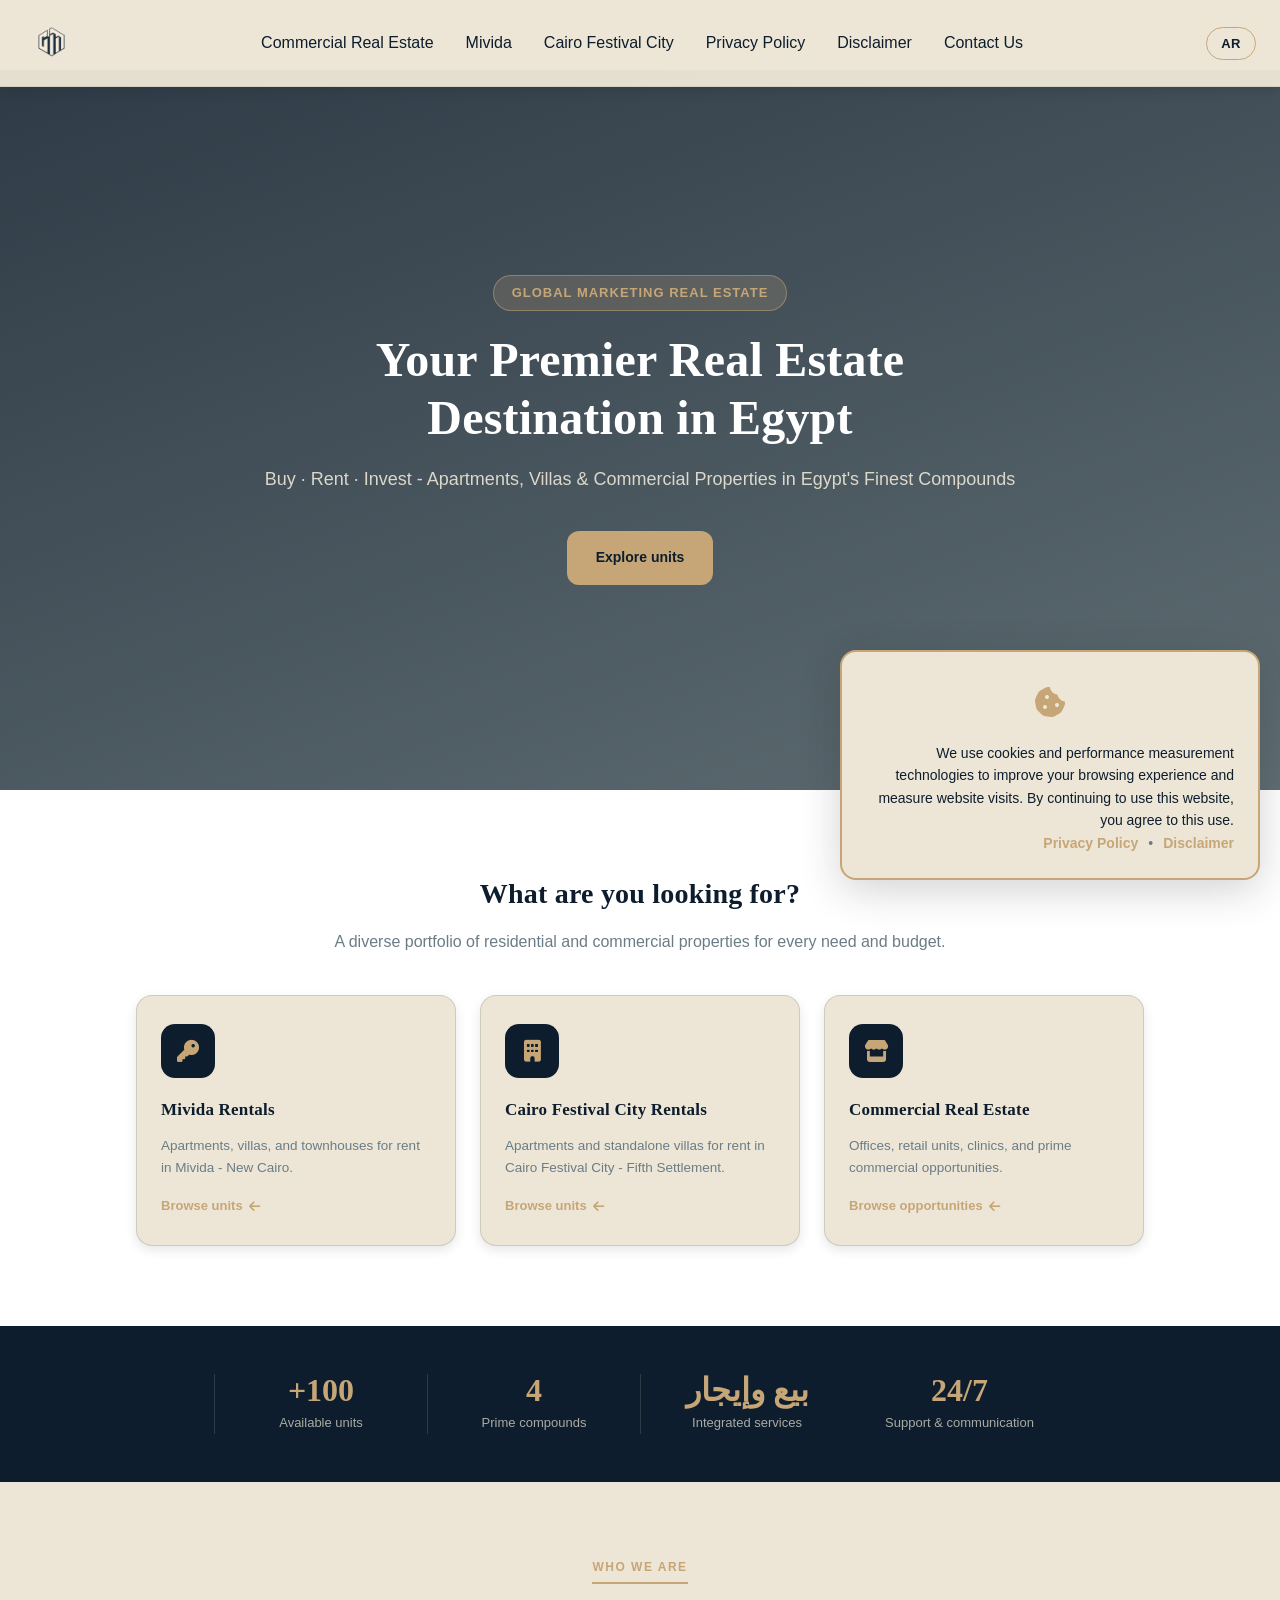
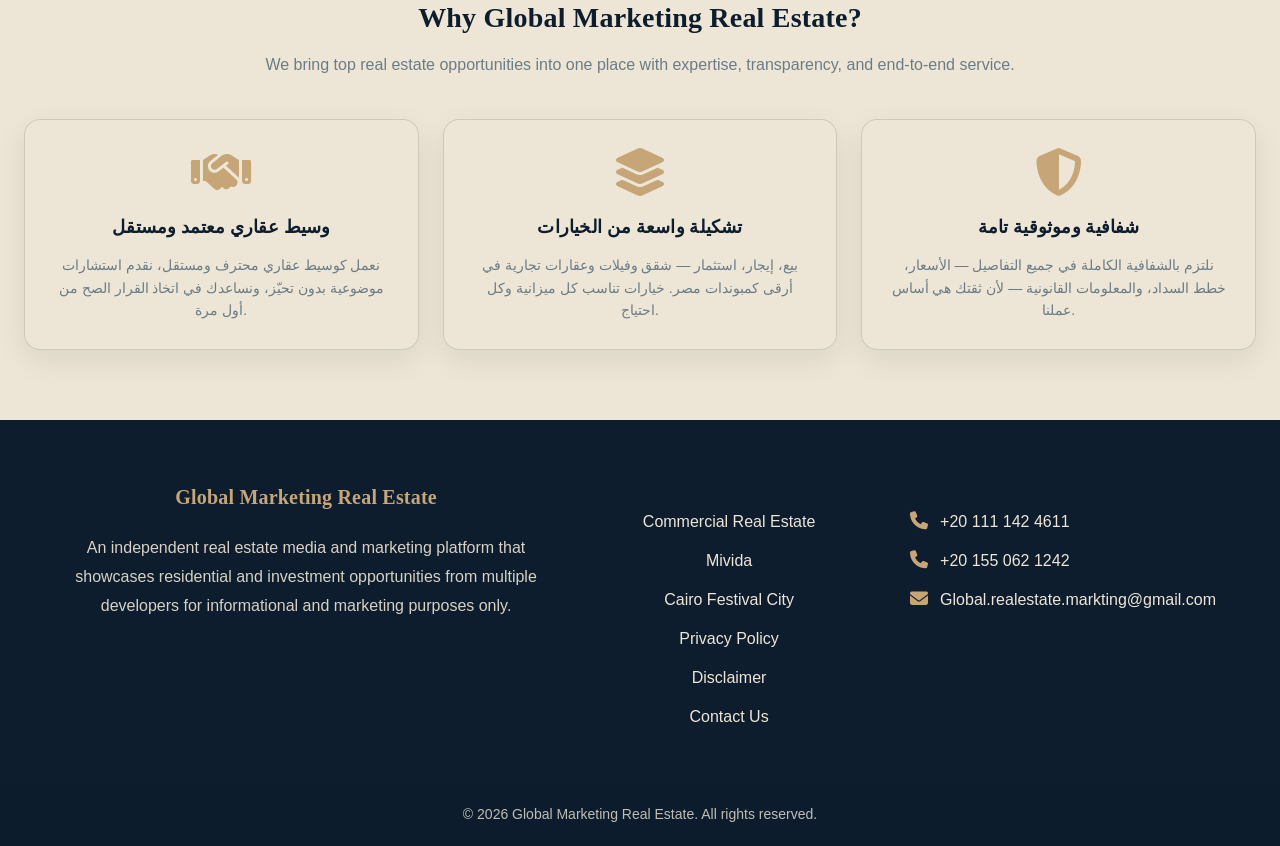
==== index.html @ 7d70d2a8 "Initial commit" ====
<!DOCTYPE html>
<html lang="en" dir="ltr">
<head>
    <meta charset="UTF-8">
    <meta name="viewport" content="width=device-width, initial-scale=1.0">
    <title>Global Marketing Real Estate — وجهتك العقارية الأولى</title>
    <link rel="stylesheet" href="css/style.css">
    <link rel="preconnect" href="https://fonts.googleapis.com">
    <link rel="preconnect" href="https://fonts.gstatic.com" crossorigin>
    <link href="https://fonts.googleapis.com/css2?family=Cairo:wght@400;600;700&family=Poppins:wght@400;600;700&display=swap" rel="stylesheet">
    <link rel="stylesheet" href="https://cdnjs.cloudflare.com/ajax/libs/font-awesome/6.5.1/css/all.min.css" crossorigin="anonymous" referrerpolicy="no-referrer" />
    <!-- Google Tag Manager -->
    <script>(function(w,d,s,l,i){w[l]=w[l]||[];w[l].push({'gtm.start':
    new Date().getTime(),event:'gtm.js'});var f=d.getElementsByTagName(s)[0],
    j=d.createElement(s),dl=l!='dataLayer'?'&l='+l:'';j.async=true;j.src=
    'https://www.googletagmanager.com/gtm.js?id='+i+dl;f.parentNode.insertBefore(j,f);
    })(window,document,'script','dataLayer','GTM-5QJ8NHSC');</script>
    <!-- End Google Tag Manager -->
</head>
<body>
    <!-- Google Tag Manager (noscript) -->
    <noscript><iframe src="https://www.googletagmanager.com/ns.html?id=GTM-5QJ8NHSC"
    height="0" width="0" style="display:none;visibility:hidden"></iframe></noscript>
    <!-- End Google Tag Manager (noscript) -->
    <!-- Header/Navigation -->
    <header>
        <nav class="navbar">
            <a href="index.html" class="navbar-logo"><img src="assets/Global-Marketing-solutions.png" alt="Global Marketing Real Estate"></a>
            
            <ul class="navbar-menu">
                <li><a href="commercial-real-estate.html" data-i18n="navCommercial">عقارات تجارية</a></li>
                <li><a href="mivida.html" data-i18n="navMivida">مفيدا</a></li>
                <li><a href="cairo-festival-city.html" data-i18n="navCfc">كايرو فيستال سيتى</a></li>
                <li><a href="privacy.html" data-i18n="navPrivacy">سياسة الخصوصية</a></li>
                <li><a href="disclaimer.html" data-i18n="navDisclaimer">إخلاء المسؤولية</a></li>
                <li><a href="contact.html" data-i18n="navContact">اتصل بنا</a></li>
            </ul>

            <button type="button" class="navbar-lang-toggle" data-lang-toggle aria-label="Switch language">AR</button>

            <div class="hamburger">
                <span></span>
                <span></span>
                <span></span>
            </div>
        </nav>
    </header>

    <div class="menu-overlay"></div>

    <!-- Main Content -->
    <main>

        <!-- ══════════════ HERO ══════════════ -->
        <section class="hero">
            <div class="hero-overlay"></div>
            <div class="hero-content">
                <p class="hero-eyebrow">Global Marketing Real Estate</p>
                <h1 class="hero-title" data-i18n="heroTitle">Your Premier Real Estate Destination in Egypt</h1>
                <p class="hero-description" data-i18n="heroDescription">
                    Buy &middot; Rent &middot; Invest &mdash; Apartments, Villas &amp; Commercial Properties in Egypt's Finest Compounds
                </p>
                <div class="hero-actions">
                    <a href="#categories" class="btn-primary" data-i18n="heroCta"> Explore the units</a>
                </div>
            </div>
        </section>

        <!-- ══════════════ CATEGORIES ══════════════ -->
        <section class="categories-section" id="categories">
            <div class="section-header">
                <h2 data-i18n="categoriesTitle">ما الذي تبحث عنه؟</h2>
                <p data-i18n="categoriesSubtitle">تشكيلة متنوعة من العقارات السكنية والتجارية تناسب جميع الاحتياجات والميزانيات</p>
            </div>
            <div class="categories-grid">

                <a href="mivida.html" class="category-card">
                    <div class="category-icon-wrap">
                        <i class="fa-solid fa-key"></i>
                    </div>
                    <div class="category-body">
                        <h3 data-i18n="catMividaTitle">وحدات مفيدا للإيجار</h3>
                        <p data-i18n="catMividaDesc">شقق وفيلات وتاون هاوس للإيجار في كمبوند مفيدا — القاهرة الجديدة</p>
                        <span class="category-cta"><span data-i18n="categoryCtaUnits">استعرض الوحدات</span> <i class="fa-solid fa-arrow-left"></i></span>
                    </div>
                </a>

                <a href="cairo-festival-city.html" class="category-card">
                    <div class="category-icon-wrap">
                        <i class="fa-solid fa-building"></i>
                    </div>
                    <div class="category-body">
                        <h3 data-i18n="catCfcTitle">كايرو فيستال سيتى للإيجار</h3>
                        <p data-i18n="catCfcDesc">شقق وفيلات مستقلة للإيجار في كمبوند كايرو فيستال سيتى — التجمع الخامس</p>
                        <span class="category-cta"><span data-i18n="categoryCtaUnits">استعرض الوحدات</span> <i class="fa-solid fa-arrow-left"></i></span>
                    </div>
                </a>

                <a href="commercial-real-estate.html" class="category-card">
                    <div class="category-icon-wrap">
                        <i class="fa-solid fa-store"></i>
                    </div>
                    <div class="category-body">
                        <h3 data-i18n="catCommercialTitle">العقارات التجارية</h3>
                        <p data-i18n="catCommercialDesc">مكاتب ومحلات وعيادات ووحدات تجارية في أبرز المشاريع التجارية</p>
                        <span class="category-cta"><span data-i18n="categoryCtaOpportunities">استعرض الفرص</span> <i class="fa-solid fa-arrow-left"></i></span>
                    </div>
                </a>

            </div>
        </section>

        <!-- ══════════════ STATS STRIP ══════════════ -->
        <section class="stats-strip">
            <div class="stats-grid">
                <div class="stat-item">
                    <span class="stat-number">+100</span>
                    <span class="stat-label" data-i18n="statUnits">وحدة متاحة</span>
                </div>
                <div class="stat-item">
                    <span class="stat-number">4</span>
                    <span class="stat-label" data-i18n="statCompounds">كمبوندات مميزة</span>
                </div>
                <div class="stat-item">
                    <span class="stat-number">بيع وإيجار</span>
                    <span class="stat-label" data-i18n="statService">خدمات متكاملة</span>
                </div>
                <div class="stat-item">
                    <span class="stat-number">24/7</span>
                    <span class="stat-label" data-i18n="statSupport">دعم وتواصل</span>
                </div>
            </div>
        </section>

        <!-- projects section removed -->
        <div hidden>
                <article class="project-card">
                    <img class="project-image" src="assets/project-1.jpg" alt="مشروع PX Compound">
                    <span class="project-location"><i class="fa-solid fa-location-dot"></i> October</span>
                    <h3>PX Compound</h3>
                    <p class="project-detail" dir="auto"><strong>المقدم:</strong> <span dir="ltr">5%</span></p>
                    <p class="project-detail" dir="auto"><strong>الأقساط:</strong> حتى 10 سنوات</p>
                    <p class="project-detail" dir="auto"><strong>الوحدات:</strong> شقق و تاون هاوس</p>
                    <p class="project-detail" dir="auto"><strong>الأسعار:</strong> من 12,675,000 جنيه</p>
                    <div class="project-actions">
                        <a class="btn-primary btn-whatsapp" href="https://wa.me/201006140168?text=I'm%20interested%20in%20PX%20Compound%20Prices" target="_blank" rel="noopener">
                            تفاصيل أكثر <i class="fa-brands fa-whatsapp"></i>
                        </a>
                        <button type="button" class="btn-outline project-inquiry-btn" data-project="PX Compound">الأسعار وخطط السداد</button>
                    </div>
                </article>

                <article class="project-card">
                    <img class="project-image" src="assets/project-2.jpg" alt="مشروع Crown Extension">
                    <span class="project-location"><i class="fa-solid fa-location-dot"></i> October</span>
                    <h3>Crown Extension</h3>
                    <p class="project-detail" dir="auto"><strong>المقدم:</strong> <span dir="ltr">5%</span></p>
                    <p class="project-detail" dir="auto"><strong>الأقساط:</strong> حتى 8 سنوات</p>
                    <p class="project-detail" dir="auto"><strong>الوحدات:</strong> فاميلي هوم و توين هاوس</p>
                    <p class="project-detail" dir="auto"><strong>الأسعار:</strong> من 28,000,000 جنيه</p>
                    <div class="project-actions">
                        <a class="btn-primary btn-whatsapp" href="https://wa.me/201006140168?text=I'm%20interested%20in%20Crown%20Extension%20Prices" target="_blank" rel="noopener">
                            تفاصيل أكثر <i class="fa-brands fa-whatsapp"></i>
                        </a>
                        <button type="button" class="btn-outline project-inquiry-btn" data-project="Crown Extension">الأسعار وخطط السداد</button>
                    </div>
                </article>

                <article class="project-card">
                    <img class="project-image" src="assets/project-3.jpg" alt="مشروع Palm Parks">
                    <span class="project-location"><i class="fa-solid fa-location-dot"></i> October</span>
                    <h3>Palm Parks</h3>
                    <p class="project-detail" dir="auto"><strong>المقدم:</strong> <span dir="ltr">5%</span></p>
                    <p class="project-detail" dir="auto"><strong>الأقساط:</strong> حتى 8 سنوات</p>
                    <p class="project-detail" dir="auto"><strong>الوحدات:</strong> شقق غرفتين وثلاث غرف</p>
                    <p class="project-detail" dir="auto"><strong>الأسعار:</strong> من 16,262,000 جنيه</p>
                    <div class="project-actions">
                        <a class="btn-primary btn-whatsapp" href="https://wa.me/201006140168?text=I'm%20interested%20in%20Palm%20Parks%20Prices" target="_blank" rel="noopener">
                            تفاصيل أكثر <i class="fa-brands fa-whatsapp"></i>
                        </a>
                        <button type="button" class="btn-outline project-inquiry-btn" data-project="Palm Parks">الأسعار وخطط السداد</button>
                    </div>
                </article>

                <article class="project-card">
                    <img class="project-image" src="assets/project-4.jpg" alt="مشروع Jirian">
                    <span class="project-location"><i class="fa-solid fa-location-dot"></i> New Zayed</span>
                    <h3>Jirian</h3>
                    <p class="project-detail" dir="auto"><strong>المقدم:</strong> <span dir="ltr">5%</span></p>
                    <p class="project-detail" dir="auto"><strong>الأقساط:</strong> حتى 8 سنوات</p>
                    <p class="project-detail" dir="auto"><strong>الوحدات:</strong> شقق و فيلات مستقلة</p>
                    <p class="project-detail" dir="auto"><strong>الأسعار:</strong> من 7,440,000 جنيه</p>
                    <div class="project-actions">
                        <a class="btn-primary btn-whatsapp" href="https://wa.me/201006140168?text=I'm%20interested%20in%20Jirian%20Prices" target="_blank" rel="noopener">
                            تفاصيل أكثر <i class="fa-brands fa-whatsapp"></i>
                        </a>
                        <button type="button" class="btn-outline project-inquiry-btn" data-project="Jirian">الأسعار وخطط السداد</button>
                    </div>
                </article>

                <article class="project-card">
                    <img class="project-image" src="assets/project-5.jpg" alt="مشروع Hacienda Blue">
                    <span class="project-location"><i class="fa-solid fa-location-dot"></i> North Coast</span>
                    <h3>Hacienda Blue</h3>
                    <p class="project-detail" dir="auto"><strong>المقدم:</strong> <span dir="ltr">2.5%</span></p>
                    <p class="project-detail" dir="auto"><strong>الأقساط:</strong> حتى 12 سنة</p>
                    <p class="project-detail" dir="auto"><strong>الوحدات:</strong> شاليه، تاون هاوس و فيلات مستقلة</p>
                    <p class="project-detail" dir="auto"><strong>الأسعار:</strong> من 22,440,000 جنيه</p>
                    <div class="project-actions">
                        <a class="btn-primary btn-whatsapp" href="https://wa.me/201006140168?text=I'm%20interested%20in%20Hacienda%20Blue%20Prices" target="_blank" rel="noopener">
                            تفاصيل أكثر <i class="fa-brands fa-whatsapp"></i>
                        </a>
                        <button type="button" class="btn-outline project-inquiry-btn" data-project="Hacienda Blue">الأسعار وخطط السداد</button>
                    </div>
                </article>

                <article class="project-card">
                    <img class="project-image" src="assets/project-6.jpg" alt="مشروع Hacienda Waters">
                    <span class="project-location"><i class="fa-solid fa-location-dot"></i> North Coast</span>
                    <h3>Hacienda Waters</h3>
                    <p class="project-detail" dir="auto"><strong>المقدم:</strong> <span dir="ltr">2.5%</span></p>
                    <p class="project-detail" dir="auto"><strong>الأقساط:</strong> حتى 12 سنة</p>
                    <p class="project-detail" dir="auto"><strong>الوحدات:</strong> شقق و فيلات مستقلة</p>
                    <p class="project-detail" dir="auto"><strong>الأسعار:</strong> من 12,867,000 جنيه</p>
                    <div class="project-actions">
                        <a class="btn-primary btn-whatsapp" href="https://wa.me/201006140168?text=I'm%20interested%20in%20Hacienda%20Waters%20Prices" target="_blank" rel="noopener">
                            تفاصيل أكثر <i class="fa-brands fa-whatsapp"></i>
                        </a>
                        <button type="button" class="btn-outline project-inquiry-btn" data-project="Hacienda Waters">الأسعار وخطط السداد</button>
                    </div>
                </article>

                <article class="project-card">
                    <img class="project-image" src="assets/project-7.jpg" alt="مشروع Hacienda West">
                    <span class="project-location"><i class="fa-solid fa-location-dot"></i> North Coast</span>
                    <h3>Hacienda West</h3>
                    <p class="project-detail" dir="auto"><strong>المقدم:</strong> <span dir="ltr">10%</span></p>
                    <p class="project-detail" dir="auto"><strong>الأقساط:</strong> حتى 7 سنوات</p>
                    <p class="project-detail" dir="auto"><strong>الوحدات:</strong> شقق 2 غرفة</p>
                    <p class="project-detail" dir="auto"><strong>الأسعار:</strong> من 23,253,000 جنيه</p>
                    <div class="project-actions">
                        <a class="btn-primary btn-whatsapp" href="https://wa.me/201006140168?text=I'm%20interested%20in%20Hacienda%20West%20Prices" target="_blank" rel="noopener">
                            تفاصيل أكثر <i class="fa-brands fa-whatsapp"></i>
                        </a>
                        <button type="button" class="btn-outline project-inquiry-btn" data-project="Hacienda West">الأسعار وخطط السداد</button>
                    </div>
                </article>

                <article class="project-card">
                    <img class="project-image" src="assets/project-8.jpg" alt="مشروع Palm Hills New Cairo">
                    <span class="project-location"><i class="fa-solid fa-location-dot"></i> New Cairo</span>
                    <h3>Palm Hills New Cairo</h3>
                    <p class="project-detail" dir="auto"><strong>المقدم:</strong> <span dir="ltr">3%</span></p>
                    <p class="project-detail" dir="auto"><strong>الأقساط:</strong> حتى 10 سنوات</p>
                    <p class="project-detail" dir="auto"><strong>الوحدات:</strong> شقق و فيلات مستقلة</p>
                    <p class="project-detail" dir="auto"><strong>الأسعار:</strong> من 9,386,000 جنيه</p>
                    <div class="project-actions">
                        <a class="btn-primary btn-whatsapp" href="https://wa.me/201006140168?text=I'm%20interested%20in%20Palm%20Hills%20New%20Cairo%20Prices" target="_blank" rel="noopener">
                            تفاصيل أكثر <i class="fa-brands fa-whatsapp"></i>
                        </a>
                        <button type="button" class="btn-outline project-inquiry-btn" data-project="Palm Hills New Cairo">الأسعار وخطط السداد</button>
                    </div>
                </article>

                <article class="project-card">
                    <img class="project-image" src="assets/project-9.jpg" alt="مشروع 97 Hills">
                    <span class="project-location"><i class="fa-solid fa-location-dot"></i> New Cairo</span>
                    <h3>97 Hills</h3>
                    <p class="project-detail" dir="auto"><strong>المقدم:</strong> <span dir="ltr">2.8%</span></p>
                    <p class="project-detail" dir="auto"><strong>الأقساط:</strong> حتى 10 سنوات</p>
                    <p class="project-detail" dir="auto"><strong>الوحدات:</strong> فاميلي هوم و فيلات مستقلة</p>
                    <p class="project-detail" dir="auto"><strong>الأسعار:</strong> من 16,262,000 جنيه</p>
                    <div class="project-actions">
                        <a class="btn-primary btn-whatsapp" href="https://wa.me/201006140168?text=I'm%20interested%20in%2097%20Hills%20Prices" target="_blank" rel="noopener">
                            تفاصيل أكثر <i class="fa-brands fa-whatsapp"></i>
                        </a>
                        <button type="button" class="btn-outline project-inquiry-btn" data-project="97 Hills">الأسعار وخطط السداد</button>
                    </div>
                </article>
            </div>
        </div>

        <section class="why-developer" id="why">
            <div class="section-header">
                <span class="section-eyebrow" data-i18n="whyEyebrow">من نحن</span>
                <h2 data-i18n="whyTitle">لماذا Global Marketing Real Estate؟</h2>
                <p data-i18n="whySubtitle">نجمع لك أفضل الفرص العقارية في مكان واحد، بخبرة وشفافية وخدمة متكاملة</p>
            </div>
            <div class="why-grid">
                <div class="why-item">
                    <i class="fa-solid fa-handshake why-icon"></i>
                    <h3>وسيط عقاري معتمد ومستقل</h3>
                    <p>نعمل كوسيط عقاري محترف ومستقل، نقدم استشارات موضوعية بدون تحيّز، ونساعدك في اتخاذ القرار الصح من أول مرة.</p>
                </div>
                <div class="why-item">
                    <i class="fa-solid fa-layer-group why-icon"></i>
                    <h3>تشكيلة واسعة من الخيارات</h3>
                    <p>بيع، إيجار، استثمار — شقق وفيلات وعقارات تجارية في أرقى كمبوندات مصر. خيارات تناسب كل ميزانية وكل احتياج.</p>
                </div>
                <div class="why-item">
                    <i class="fa-solid fa-shield-halved why-icon"></i>
                    <h3>شفافية وموثوقية تامة</h3>
                    <p>نلتزم بالشفافية الكاملة في جميع التفاصيل — الأسعار، خطط السداد، والمعلومات القانونية — لأن ثقتك هي أساس عملنا.</p>
                </div>
            </div>
        </section>

    </main>

    <!-- Footer -->
    <footer>
        <div class="footer-container">
            <div class="footer-about">
                <h3>Global Marketing Real Estate</h3>
                <p data-i18n="footerAbout">هي منصة إعلامية وتسويقية مملوكة وتُدار بواسطة وسيط عقاري مستقل، وتهدف إلى عرض وتسويق الفرص السكنية والاستثمارية المتاحة من مطورين عقاريين مختلفين، وذلك لأغراض تعريفية وتسويقية فقط. نلتزم بالشفافية الكاملة، وبسياسات إعلانات جوجل، كما نلتزم بحماية خصوصية بيانات المستخدمين وعدم مشاركتها مع أي طرف ثالث دون موافقة صريحة.</p>
            </div>

            <div class="footer-links">
                <h4 data-i18n="footerQuickLinks">روابط سريعة</h4>
                <ul>
                    <li><a href="commercial-real-estate.html" data-i18n="navCommercial">عقارات تجارية</a></li>
                    <li><a href="mivida.html" data-i18n="navMivida">مفيدا</a></li>
                    <li><a href="cairo-festival-city.html" data-i18n="navCfc">كايرو فيستال سيتى</a></li>
                    <li><a href="privacy.html" data-i18n="navPrivacy">سياسة الخصوصية</a></li>
                    <li><a href="disclaimer.html" data-i18n="navDisclaimer">إخلاء المسؤولية</a></li>
                    <li><a href="contact.html" data-i18n="navContact">تواصل معنا</a></li>
                </ul>
            </div>

            <div class="footer-contact">
                <h4 data-i18n="footerContact">بيانات التواصل</h4>
                <ul>
                    <li>
                        <i class="fa-solid fa-phone"></i>
                        <a href="tel:+201111424611">+20 111 142 4611</a>
                    </li>
                    <li>
                        <i class="fa-solid fa-phone"></i>
                        <a href="tel:+201550621242">+20 155 062 1242</a>
                    </li>
                    <li>
                        <i class="fa-solid fa-envelope"></i>
                        <a href="mailto:Global.realestate.markting@gmail.com">Global.realestate.markting@gmail.com</a>
                    </li>
                </ul>
            </div>
        </div>

        <div class="footer-bottom">
            <p data-i18n="footerRights">&copy; 2026 Global Marketing Real Estate. جميع الحقوق محفوظة.</p>
        </div>
    </footer>

    <!-- Cookie Notice Banner -->
    <div class="cookie-banner" id="cookieBanner">
        <div class="cookie-content">
            <div class="cookie-icon">
                <i class="fa-solid fa-cookie-bite"></i>
            </div>
            <div class="cookie-text">
                <p data-i18n="cookieText">نستخدم ملفات تعريف الارتباط (Cookies) وتقنيات قياس الأداء لتحسين تجربة التصفح وقياس زيارات الموقع. استمرارك في استخدام الموقع يُعد موافقة على ذلك.</p>
                <p class="cookie-links">
                    <a href="privacy.html" data-i18n="cookiePrivacy">سياسة الخصوصية</a>
                    <span>•</span>
                    <a href="disclaimer.html" data-i18n="cookieDisclaimer">إخلاء المسؤولية</a>
                </p>
            </div>
        </div>
    </div>

    <script src="js/script.js"></script>
</body>
</html>
---- css/style.css ----
/* ===============================
   GLOBAL MARKETING REAL ESTATE — BRAND IDENTITY
   Colors + Typography
   =============================== */

:root{
    /* ===== Brand Colors ===== */
    --color-primary: #0D1D2D;
    --color-secondary: #283E4C;
    --color-accent: #C6A677;
    --color-light: #EDE6D6;

    /* ===== Text Colors ===== */
    --text-primary: #0D1D2D;
    --text-on-dark: #EDE6D6;
    --text-muted: #6B7C86;

    /* ===== Backgrounds ===== */
    --bg-primary: #0D1D2D;
    --bg-secondary: #283E4C;
    --bg-light: #EDE6D6;
    --bg-white: #ffffff;

    /* ===== Buttons ===== */
    --btn-primary-bg: #C6A677;
    --btn-primary-text: #0D1D2D;
    --btn-primary-hover: #b89563;

    --btn-secondary-bg: transparent;
    --btn-secondary-border: #C6A677;
    --btn-secondary-text: #C6A677;
    --btn-secondary-hover-bg: #C6A677;
    --btn-secondary-hover-text: #0D1D2D;

    /* ===== Borders ===== */
    --border-light: #EDE6D6;
    --border-dark: #0D1D2D;

    /* ===== Shadows ===== */
    --shadow-soft: 0 4px 12px rgba(0, 0, 0, 0.1);
    --shadow-medium: 0 6px 20px rgba(0, 0, 0, 0.15);

    /* ===== Radius ===== */
    --radius-sm: 6px;
    --radius-md: 10px;
    --radius-lg: 16px;

    /* ===== Transitions ===== */
    --transition-fast: 0.2s ease-in-out;
    --transition-normal: 0.3s ease-in-out;

    /* Legacy aliases used across the current stylesheet */
    --tp-offwhite: var(--text-on-dark);
    --tp-orange: var(--color-accent);
    --tp-charcoal: var(--color-primary);
    --tp-warmgray: var(--color-light);
    --tp-text: var(--text-primary);
    --tp-bg: var(--bg-light);
    --tp-muted: var(--text-muted);
    --tp-border: rgba(13,29,45,.14);

    /* Typography */
    --tp-font-heading: "ANTONIA", "Georgia", "Times New Roman", serif;
    --tp-font-body: "ACID GROTESK", "Inter", "Arial", sans-serif;
}

/* ========================================
   GLOBAL MARKETING REAL ESTATE - Main Stylesheet
   ======================================== */

/* Global Styles */
* {
    margin: 0;
    padding: 0;
    box-sizing: border-box;
}

html, body {
    background: var(--bg-light);
    color: var(--tp-text);
    font-family: var(--tp-font-body);
    line-height: 1.7;
}

.container {
    max-width: 1200px;
    margin: 0 auto;
    padding: 0 24px;
}

/* Headings */
h1, h2, h3, h4, h5, h6,
.section-title, .hero-title{
  font-family: var(--tp-font-heading);
  color: var(--tp-text);
  letter-spacing: .2px;
}

/* Links */
a{
  color: var(--tp-text);
  text-decoration: none;
}
a:hover{
  color: var(--tp-orange);
}

/* ========================================
   HEADER & NAVIGATION STYLES
   ======================================== */

header {
    position: fixed;
    top: 0;
    left: 0;
    right: 0;
    background-color: rgba(237, 230, 214, 0.96);
    box-shadow: var(--shadow-soft);
    border-bottom: 1px solid rgba(13,29,45,.08);
    z-index: 1000;
    transition: transform var(--transition-normal);
}

header.hide {
    transform: translateY(-100%);
}

.navbar {
    display: flex;
    justify-content: space-between;
    align-items: center;
    padding: 16px 24px;
    max-width: 1400px;
    margin: 0 auto;
    width: 100%;
}

.navbar-logo {
    font-size: 24px;
    font-weight: 700;
    color: var(--tp-text);
    text-decoration: none;
    display: flex;
    align-items: center;
    gap: 8px;
    font-family: var(--tp-font-heading);
}

.navbar-logo img {
    height: 54px;
    width: auto;
    display: block;
}

.navbar-logo:hover {
    color: var(--tp-orange);
    transition: color 0.3s ease;
}

.navbar-menu {
    display: flex;
    list-style: none;
    gap: 32px;
    align-items: center;
}

.navbar-menu a {
    color: var(--tp-text);
    text-decoration: none;
    font-weight: 500;
    transition: color 0.3s ease;
    position: relative;
    font-family: var(--tp-font-body);
}

.navbar-menu a:hover {
    color: var(--tp-orange);
}

.navbar-menu a::after {
    content: '';
    position: absolute;
    bottom: -5px;
    left: 0;
    width: 0;
    height: 2px;
    background-color: var(--tp-orange);
    transition: width 0.3s ease;
}

.navbar-menu a:hover::after {
    width: 100%;
}

.navbar-lang-toggle {
    border: 1px solid var(--tp-orange);
    background: transparent;
    color: var(--tp-text);
    border-radius: 999px;
    padding: 8px 14px;
    font-family: var(--tp-font-body);
    font-size: 13px;
    font-weight: 700;
    letter-spacing: 0.04em;
    cursor: pointer;
    transition: all var(--transition-fast);
}

.navbar-lang-toggle:hover {
    background: var(--tp-orange);
    color: var(--tp-charcoal);
}

/* Hamburger Menu Toggle */
.hamburger {
    display: none;
    flex-direction: column;
    cursor: pointer;
    gap: 6px;
}

.hamburger span {
    width: 25px;
    height: 3px;
    background-color: var(--tp-text);
    border-radius: 3px;
    transition: all 0.3s ease;
}

.hamburger.active span:nth-child(1) {
    transform: rotate(45deg) translate(10px, 10px);
}

.hamburger.active span:nth-child(2) {
    opacity: 0;
}

.hamburger.active span:nth-child(3) {
    transform: rotate(-45deg) translate(7px, -7px);
}

/* Mobile Menu Overlay */
.menu-overlay {
    display: none;
    position: fixed;
    top: 0;
    left: 0;
    right: 0;
    bottom: 0;
    background-color: rgba(0, 0, 0, 0.5);
    z-index: 999;
}

.menu-overlay.active {
    display: block;
}

/* Main Content Styles */
main {
    margin-top: 70px;
    /* Main content styles will be added here */
}

section {
    padding: 70px 0;
}

.section-header {
    text-align: center;
    margin-bottom: 40px;
}

.section-header h2 {
    font-size: 28px;
    color: var(--tp-text);
    margin-bottom: 10px;
    font-family: var(--tp-font-heading);
}

.section-header p {
    color: var(--tp-muted);
    font-size: 16px;
    font-family: var(--tp-font-body);
}

/* ========================================
   HERO SECTION
   ======================================== */

.hero {
    position: relative;
    min-height: 80vh;
    display: flex;
    align-items: center;
    background-image: url('https://images.unsplash.com/photo-1600596542815-ffad4c1539a9?auto=format&fit=crop&w=1920&q=80');
    background-size: cover;
    background-position: center;
    background-attachment: fixed;
}

.hero-overlay {
    position: absolute;
    inset: 0;
    background: linear-gradient(160deg, rgba(13, 29, 45, 0.85) 0%, rgba(40, 62, 76, 0.72) 100%);
}

.hero-content {
    position: relative;
    z-index: 1;
    padding: 100px 24px;
    max-width: 800px;
    margin: 0 auto;
    color: #FFFFFF;
    text-align: center;
}

.hero-eyebrow {
    display: inline-block;
    background: rgba(198, 166, 119, 0.2);
    border: 1px solid rgba(198, 166, 119, 0.5);
    color: var(--color-accent);
    font-family: var(--tp-font-body);
    font-size: 13px;
    font-weight: 600;
    letter-spacing: 1px;
    text-transform: uppercase;
    padding: 6px 18px;
    border-radius: 50px;
    margin-bottom: 20px;
}

.hero-title {
    font-size: 48px;
    font-weight: 700;
    margin-bottom: 18px;
    font-family: var(--tp-font-heading);
    color: #FFFFFF;
    line-height: 1.2;
}

.hero-description {
    font-size: 18px;
    color: var(--tp-offwhite);
    margin-bottom: 36px;
    font-family: var(--tp-font-body);
    opacity: 0.9;
}

.hero-details {
    font-size: 17px;
    color: var(--tp-offwhite);
    margin-bottom: 28px;
    display: grid;
    gap: 8px;
    font-family: var(--tp-font-body);
}

.hero-actions {
    display: flex;
    align-items: center;
    justify-content: center;
    gap: 16px;
    flex-wrap: wrap;
}

.hero-cta-btn {
    display: inline-flex !important;
}

.hero-cta-whatsapp {
    display: none !important;
}

/* ========================================
   SECTION EYEBROW (shared utility)
   ======================================== */

.section-eyebrow {
    display: inline-block;
    color: var(--color-accent);
    font-family: var(--tp-font-body);
    font-size: 12px;
    font-weight: 700;
    letter-spacing: 1.5px;
    text-transform: uppercase;
    margin-bottom: 10px;
    border-bottom: 2px solid var(--color-accent);
    padding-bottom: 4px;
}

/* ========================================
   CATEGORIES SECTION
   ======================================== */

.categories-section {
    background: var(--bg-white);
    padding: 80px 0;
}

.categories-grid {
    display: grid;
    grid-template-columns: repeat(3, minmax(260px, 320px));
    justify-content: center;
    gap: 24px;
    padding: 0 24px;
    max-width: 1200px;
    margin: 0 auto;
}

.category-card {
    display: flex;
    flex-direction: column;
    background: var(--bg-light);
    border-radius: var(--radius-lg);
    padding: 28px 24px;
    border: 1px solid var(--tp-border);
    text-decoration: none;
    color: var(--text-primary);
    transition: transform var(--transition-normal), box-shadow var(--transition-normal), border-color var(--transition-normal);
    box-shadow: var(--shadow-soft);
}

.category-card:hover {
    transform: translateY(-6px);
    box-shadow: var(--shadow-medium);
    border-color: var(--color-accent);
    color: var(--text-primary);
}

.category-icon-wrap {
    width: 54px;
    height: 54px;
    border-radius: 14px;
    background: var(--color-primary);
    display: flex;
    align-items: center;
    justify-content: center;
    margin-bottom: 18px;
    flex-shrink: 0;
}

.category-icon-wrap i {
    font-size: 22px;
    color: var(--color-accent);
}

.category-body {
    flex: 1;
    display: flex;
    flex-direction: column;
}

.category-body h3 {
    font-size: 17px;
    font-family: var(--tp-font-heading);
    color: var(--text-primary);
    margin-bottom: 10px;
}

.category-body p {
    font-size: 13.5px;
    color: var(--text-muted);
    font-family: var(--tp-font-body);
    line-height: 1.65;
    flex: 1;
    margin-bottom: 16px;
}

.category-cta {
    font-family: var(--tp-font-body);
    font-size: 13px;
    font-weight: 700;
    color: var(--color-accent);
    display: inline-flex;
    align-items: center;
    gap: 6px;
    margin-top: auto;
    transition: gap var(--transition-fast);
}

.category-card:hover .category-cta {
    gap: 10px;
}

/* ========================================
   STATS STRIP
   ======================================== */

.stats-strip {
    background: var(--color-primary);
    padding: 48px 0;
}

.stats-grid {
    display: grid;
    grid-template-columns: repeat(4, 1fr);
    gap: 0;
    max-width: 900px;
    margin: 0 auto;
    padding: 0 24px;
}

.stat-item {
    display: flex;
    flex-direction: column;
    align-items: center;
    gap: 6px;
    padding: 0 16px;
    border-left: 1px solid rgba(237, 230, 214, 0.15);
    text-align: center;
}

.stat-item:last-child {
    border-left: none;
}

.stat-number {
    font-family: var(--tp-font-heading);
    font-size: 32px;
    font-weight: 700;
    color: var(--color-accent);
    line-height: 1;
}

.stat-label {
    font-family: var(--tp-font-body);
    font-size: 13px;
    color: rgba(237, 230, 214, 0.7);
}

/* ========================================
   PROJECTS
   ======================================== */

.projects-grid {
    display: grid;
    grid-template-columns: repeat(3, 1fr);
    gap: 24px;
    padding: 0 24px;
}

.project-card {
    background: rgba(237,230,214,.92);
    border-radius: 16px;
    box-shadow: 0 10px 30px rgba(0, 0, 0, 0.08);
    padding: 20px;
    display: grid;
    gap: 16px;
    text-align: center;
    justify-items: center;
    transition: transform 0.3s ease, box-shadow 0.3s ease;
    border: 1px solid var(--tp-border);
}

.project-card:hover {
    transform: translateY(-8px);
    box-shadow: 0 15px 40px rgba(0, 0, 0, 0.12);
}

.project-image {
    width: 100%;
    height: 180px;
    object-fit: cover;
    border-radius: 12px;
    transition: transform 0.3s ease;
}

.project-card:hover .project-image {
    transform: scale(1.05);
}

.project-location {
    display: inline-block;
    background: var(--color-primary);
    color: var(--text-on-dark);
    padding: 6px 14px;
    border-radius: 8px;
    font-size: 13px;
    font-weight: 600;
    font-family: var(--tp-font-body);
    margin: -8px 0 8px 0;
}

.project-location i {
    font-size: 12px;
    margin-left: 4px;
}

.project-card h3 {
    font-size: 20px;
    color: var(--tp-text);
    font-family: var(--tp-font-heading);
}

.listing-title {
    text-align: start;
    unicode-bidi: plaintext;
}

.project-meta {
    color: var(--tp-muted);
    font-size: 13px;
    line-height: 1.6;
    margin: 0;
    display: block;
    padding: 8px 0;
    border-bottom: 1px solid var(--tp-border);
    font-family: var(--tp-font-body);
}

.project-description {
    color: var(--tp-muted);
    font-size: 13px;
    line-height: 1.5;
    margin: 0;
    display: block;
    padding: 8px 0;
    font-family: var(--tp-font-body);
}

.project-detail {
    color: var(--tp-muted);
    font-size: 13px;
    line-height: 1.5;
    margin: 0;
    padding: 6px 0;
    font-family: var(--tp-font-body);
}

.project-detail strong {
    color: var(--tp-text);
    font-weight: 600;
}

.project-actions {
    display: flex;
    gap: 12px;
    flex-wrap: wrap;
    justify-content: center;
    width: 100%;
    margin-top: 4px;
}

.project-actions .btn-primary,
.project-actions .btn-outline {
    flex: 1;
    min-width: 140px;
}

/* ========================================
   WHY CHOOSE
   ======================================== */

.why-grid {
    display: grid;
    grid-template-columns: repeat(auto-fit, minmax(280px, 1fr));
    gap: 24px;
    padding: 0 24px;
}

.why-item {
    background: rgba(237,230,214,.92);
    border-radius: 16px;
    box-shadow: 0 10px 30px rgba(0, 0, 0, 0.08);
    padding: 28px;
    text-align: center;
    transition: transform 0.3s ease, box-shadow 0.3s ease;
    border: 1px solid var(--tp-border);
}

.why-item:hover {
    transform: translateY(-8px);
    box-shadow: 0 15px 40px rgba(0, 0, 0, 0.12);
}

.why-icon {
    font-size: 48px;
    color: var(--tp-orange);
    margin-bottom: 16px;
}

.why-item h3 {
    color: var(--tp-text);
    font-weight: 600;
    font-size: 18px;
    margin-bottom: 12px;
    font-family: var(--tp-font-heading);
}

.why-item p {
    color: var(--tp-muted);
    font-size: 14px;
    line-height: 1.6;
    margin: 0;
    font-family: var(--tp-font-body);
}

/* ========================================
   GALLERY
   ======================================== */

.gallery-grid {
    display: grid;
    grid-template-columns: repeat(auto-fit, minmax(300px, 1fr));
    gap: 16px;
    padding: 0 24px;
}

.gallery-item {
    position: relative;
    overflow: hidden;
    border-radius: 12px;
    aspect-ratio: 4/3;
    box-shadow: 0 5px 20px rgba(0, 0, 0, 0.1);
    transition: transform 0.3s ease, box-shadow 0.3s ease;
    cursor: pointer;
}

.gallery-item:hover {
    transform: scale(1.05);
    box-shadow: 0 10px 30px rgba(0, 0, 0, 0.15);
}

.gallery-item img {
    width: 100%;
    height: 100%;
    object-fit: cover;
    transition: transform 0.3s ease;
}

.gallery-item:hover img {
    transform: scale(1.1);
}

/* ========================================
   LIGHTBOX
   ======================================== */

.lightbox {
    display: none;
    position: fixed;
    inset: 0;
    background-color: rgba(0, 0, 0, 0.95);
    z-index: 2000;
    align-items: center;
    justify-content: center;
}

.lightbox.active {
    display: flex;
}

.lightbox-image {
    max-width: 90%;
    max-height: 90%;
    object-fit: contain;
    border-radius: 8px;
}

.lightbox-close {
    position: absolute;
    top: 20px;
    right: 35px;
    color: #FFFFFF;
    font-size: 40px;
    font-weight: bold;
    cursor: pointer;
    transition: 0.3s;
}

.lightbox-close:hover {
    color: var(--tp-orange);
}

.lightbox-prev,
.lightbox-next {
    position: absolute;
    top: 50%;
    transform: translateY(-50%);
    color: #FFFFFF;
    font-size: 30px;
    font-weight: bold;
    padding: 16px;
    cursor: pointer;
    user-select: none;
    transition: 0.3s;
}

.lightbox-prev:hover,
.lightbox-next:hover {
    color: var(--tp-orange);
}

.lightbox-prev {
    left: 20px;
}

.lightbox-next {
    right: 20px;
}

/* ========================================
   CONTACT
   ======================================== */

.contact-container {
    max-width: 600px;
    margin: 0 auto;
    padding: 0 24px;
}

.contact-form {
    background: rgba(237,230,214,.94);
    border-radius: 16px;
    box-shadow: 0 10px 30px rgba(0, 0, 0, 0.08);
    padding: 32px;
    display: grid;
    gap: 20px;
}

.form-group {
    display: grid;
    gap: 8px;
}

.form-group label {
    font-weight: 600;
    color: var(--tp-text);
    font-size: 14px;
    font-family: var(--tp-font-body);
}

.form-group input,
.form-group select {
    padding: 14px 16px;
    border: 1px solid var(--tp-border);
    border-radius: 12px;
    font-family: var(--tp-font-body);
    font-size: 14px;
    transition: border-color 0.3s ease, box-shadow 0.3s ease;
    background: var(--bg-white);
    color: var(--tp-text);
}

.form-group input:focus,
.form-group select:focus {
    outline: none;
    border-color: var(--color-accent);
    box-shadow: 0 0 0 4px rgba(198,166,119,.18);
}

.form-group input::placeholder {
    color: rgba(107,124,134,.8);
}

.form-group select {
    cursor: pointer;
    background-color: #FFFFFF;
}

.btn-submit {
    margin-top: 8px;
    width: 100%;
}

/* ========================================
   FOOTER
   ======================================== */

footer {
    background: var(--tp-charcoal);
    color: var(--tp-offwhite);
    padding: 24px;
    text-align: center;
}

.footer-content {
    display: flex;
    gap: 16px;
    justify-content: center;
    flex-wrap: wrap;
}

.footer-content a {
    color: var(--tp-offwhite);
    text-decoration: none;
    font-weight: 600;
    font-family: var(--tp-font-body);
}

.footer-content a:hover {
    color: var(--tp-orange);
}

/* ========================================
   BUTTONS
   ======================================== */

.btn-primary, .btn, button {
    background: var(--btn-primary-bg);
    color: var(--btn-primary-text);
    border: 1px solid transparent;
    border-radius: 12px;
    padding: 14px 28px;
    font-weight: 600;
    text-decoration: none;
    display: inline-flex;
    align-items: center;
    justify-content: center;
    gap: 10px;
    cursor: pointer;
    transition: transform var(--transition-fast), background-color var(--transition-fast), box-shadow var(--transition-fast), color var(--transition-fast);
    font-size: 14px;
    font-family: var(--tp-font-body);
}

.btn-primary:hover, .btn:hover, button:hover {
    background: var(--btn-primary-hover);
    transform: translateY(-1px);
    box-shadow: var(--shadow-medium);
}

.btn-primary:active, .btn:active, button:active {
    transform: translateY(0);
}

.btn-outline, .btn-secondary {
    background: var(--btn-secondary-bg);
    color: var(--btn-secondary-text);
    border: 1px solid var(--btn-secondary-border);
    border-radius: 12px;
    padding: 12px 24px;
    font-weight: 600;
    cursor: pointer;
    transition: transform var(--transition-fast), border-color var(--transition-fast), color var(--transition-fast), background-color var(--transition-fast);
    font-size: 14px;
    font-family: var(--tp-font-body);
}

.btn-outline:hover, .btn-secondary:hover {
    background: var(--btn-secondary-hover-bg);
    border-color: var(--btn-secondary-hover-bg);
    color: var(--btn-secondary-hover-text);
    transform: translateY(-1px);
}

.hero-cta-whatsapp {
    display: none;
}

.btn-whatsapp i {
    font-size: 18px;
}

.btn-whatsapp:hover,
.btn-primary.btn-whatsapp:hover {
    color: var(--btn-primary-text) !important;
}

/* ========================================
   POPUP MODAL
   ======================================== */

.modal-overlay {
    position: fixed;
    inset: 0;
    background: rgba(0, 0, 0, 0.55);
    display: none;
    z-index: 1001;
}

.modal-overlay.active {
    display: block;
}

.modal {
    position: fixed;
    inset: 0;
    display: none;
    align-items: center;
    justify-content: center;
    z-index: 1002;
    padding: 24px;
}

.modal.active {
    display: flex;
}

.modal-content {
    background: var(--bg-light);
    border-radius: 16px;
    box-shadow: 0 10px 30px rgba(0, 0, 0, 0.08);
    padding: 28px;
    width: 100%;
    max-width: 520px;
    position: relative;
}

.modal-header {
    text-align: center;
    margin-bottom: 24px;
}

.modal-content h2 {
    margin-bottom: 8px;
    color: var(--tp-text);
    font-size: 24px;
    font-family: var(--tp-font-heading);
}

.modal-close {
    position: absolute;
    top: 14px;
    left: 14px;
    background: transparent;
    border: none;
    font-size: 24px;
    cursor: pointer;
    color: var(--tp-muted);
}

.modal-form {
    display: grid;
    gap: 12px;
    text-align: right;
}

.modal-form label {
    font-weight: 600;
    color: var(--tp-text);
    display: block;
    margin-bottom: 4px;
    font-family: var(--tp-font-body);
}

.modal-form input,
.modal-form select,
.modal-form textarea {
    padding: 12px 14px;
    border: 1px solid var(--tp-border);
    border-radius: 12px;
    font-family: var(--tp-font-body);
    width: 100%;
    background: var(--bg-white);
    color: var(--tp-text);
}

.modal-form input:focus,
.modal-form select:focus,
.modal-form textarea:focus {
    outline: none;
    border-color: var(--color-accent);
    box-shadow: 0 0 0 4px rgba(198,166,119,.18);
}

.modal-form input::placeholder,
.modal-form textarea::placeholder {
    color: rgba(107,124,134,.8);
}

.form-terms {
    font-family: var(--tp-font-body);
    font-size: 13px;
    color: var(--tp-muted);
    text-align: center;
    margin-top: 12px;
    line-height: 1.6;
}

.form-terms a {
    color: var(--tp-text);
    text-decoration: underline;
    transition: color 0.3s ease;
}

.form-terms a:hover {
    color: var(--tp-orange);
}

.modal-project-name {
    margin-bottom: 12px;
    color: var(--tp-muted);
    font-family: var(--tp-font-body);
}

.modal-subtitle {
    color: var(--tp-muted);
    font-size: 14px;
    margin-top: 4px;
    font-family: var(--tp-font-body);
}

body.modal-open {
    overflow: hidden;
}

/* ========================================
   FOOTER
   ======================================== */

footer {
    background-color: var(--tp-charcoal);
    color: var(--tp-offwhite);
    padding: 60px 0 0;
}

.footer-container {
    max-width: 1200px;
    margin: 0 auto;
    padding: 0 24px;
    display: grid;
    grid-template-columns: 2fr 1fr 1fr;
    gap: 60px;
    margin-bottom: 40px;
}

.footer-about h3,
.footer-links h3,
.footer-contact h3 {
    font-family: var(--tp-font-heading);
    font-size: 20px;
    font-weight: 700;
    color: var(--tp-orange);
    margin-bottom: 20px;
}

.footer-about p {
    font-family: var(--tp-font-body);
    line-height: 1.8;
    color: var(--tp-offwhite);
    opacity: 0.9;
}

.footer-links ul,
.footer-contact ul {
    list-style: none;
    padding: 0;
    margin: 0;
}

.footer-links ul li,
.footer-contact ul li {
    margin-bottom: 12px;
}

.footer-links ul li a {
    font-family: var(--tp-font-body);
    color: var(--tp-offwhite);
    text-decoration: none;
    transition: color 0.3s ease;
}

.footer-links ul li a:hover {
    color: var(--tp-orange);
}

.footer-contact ul li {
    display: flex;
    align-items: center;
    gap: 12px;
    font-family: var(--tp-font-body);
    color: var(--tp-offwhite);
}

.footer-contact ul li i {
    color: var(--tp-orange);
    font-size: 18px;
}

.footer-contact ul li a {
    color: var(--tp-offwhite);
    text-decoration: none;
    transition: color 0.3s ease;
}

.footer-contact ul li a:hover {
    color: var(--tp-orange);
}

.footer-bottom {
    background-color: rgba(13,29,45,.92);
    padding: 20px 0;
    text-align: center;
}

.footer-bottom p {
    font-family: var(--tp-font-body);
    color: var(--tp-offwhite);
    opacity: 0.8;
    margin: 0;
    font-size: 14px;
}

/* Responsive Design */
@media (max-width: 1024px) {
    .projects-grid {
        grid-template-columns: repeat(2, 1fr);
    }
}

@media (max-width: 768px) {
    .projects-grid {
        grid-template-columns: 1fr;
    }

    /* Categories responsive */
    .categories-grid {
        grid-template-columns: 1fr 1fr;
    }

    /* Stats responsive */
    .stats-grid {
        grid-template-columns: 1fr 1fr;
        gap: 24px;
    }

    .stat-item {
        border-left: none;
        border-bottom: 1px solid rgba(237, 230, 214, 0.15);
        padding-bottom: 16px;
    }

    .stat-item:nth-child(3),
    .stat-item:last-child {
        border-bottom: none;
    }

    .hero-content {
        padding: 80px 20px;
        text-align: center;
    }

    .hero-eyebrow {
        font-size: 11px;
    }

    .hero-title {
        font-size: 30px;
    }

    .hero-description,
    .hero-details {
        font-size: 16px;
    }

    .hero-cta-btn {
        display: inline-flex !important;
    }

    .hero-cta-whatsapp {
        display: none !important;
    }

    .navbar-menu {
        position: fixed;
        left: 0;
        top: 60px;
        width: 100%;
        flex-direction: column;
        background-color: var(--bg-light);
        gap: 0;
        max-height: 0;
        overflow: hidden;
        transition: max-height 0.3s ease;
        box-shadow: 0 8px 20px rgba(0, 0, 0, 0.1);
}

    .navbar-menu.active {
        max-height: 300px;
    }

    .navbar-menu a {
        padding: 16px 24px;
        border-bottom: 1px solid var(--tp-border);
        width: 100%;
    }

    .navbar-menu a::after {
        display: none;
    }

    .hamburger {
        display: flex;
    }

    .navbar-lang-toggle {
        margin-inline-start: auto;
        margin-inline-end: 12px;
        padding: 7px 12px;
    }

    main {
        margin-top: 60px;
    }

    /* Footer Responsive */
    .footer-container {
        grid-template-columns: 1fr;
        gap: 40px;
    }
}

html[dir="rtl"] .category-cta i,
html[dir="rtl"] .step-content i,
html[dir="rtl"] .btn-primary i,
html[dir="rtl"] .btn-secondary i {
    transform: scaleX(-1);
}

html[dir="rtl"] .listing-filter,
html[dir="rtl"] .projects-grid,
html[dir="rtl"] .policy-content,
html[dir="rtl"] .contact-content {
    text-align: right;
}

html[dir="ltr"] .listing-filter,
html[dir="ltr"] .projects-grid,
html[dir="ltr"] .policy-content,
html[dir="ltr"] .contact-content {
    text-align: left;
}

@media (max-width: 480px) {
    .hero-title {
        font-size: 28px;
    }

    .hero-actions {
        width: 100%;
    }

    .btn-primary {
        width: 100%;
        justify-content: center;
    }

    .navbar {
        padding: 12px 16px;
    }

    .navbar-logo {
        font-size: 20px;
    }

    .navbar-menu a {
        padding: 14px 16px;
    }

    main {
        margin-top: 56px;
    }

    /* Footer Mobile */
    footer {
        padding: 40px 0 0;
    }

    .footer-container {
        padding: 0 16px;
        gap: 30px;
    }
}

/* ========================================
   POLICY PAGES (Privacy, Disclaimer)
   ======================================== */

.policy-section {
    max-width: 900px;
    margin: 60px auto;
    padding: 0 24px;
}

.policy-header {
    display: flex;
    align-items: center;
    justify-content: space-between;
    margin-bottom: 40px;
    border-bottom: 2px solid var(--tp-text);
    padding-bottom: 20px;
}

.policy-header h1 {
    font-family: var(--tp-font-heading);
    font-size: 36px;
    color: var(--tp-text);
    margin: 0;
}

.lang-toggle {
    background-color: var(--tp-orange);
    color: var(--tp-offwhite);
    border: none;
    padding: 10px 20px;
    border-radius: 12px;
    font-family: var(--tp-font-body);
    font-weight: 600;
    cursor: pointer;
    transition: opacity 0.3s ease, transform 0.15s ease;
}

.lang-toggle:hover {
    opacity: .95;
    transform: translateY(-1px);
}

.policy-content {
    font-family: var(--tp-font-body);
    line-height: 1.8;
    color: var(--tp-text);
    text-align: right;
}

#english-content {
    font-family: var(--tp-font-body) !important;
    text-align: left !important;
    direction: ltr !important;
}

#english-content h2 {
    text-align: left !important;
    font-family: var(--tp-font-heading) !important;
}

#english-content p {
    text-align: left !important;
    font-family: var(--tp-font-body) !important;
}

#english-content ul {
    text-align: left !important;
}

#english-content li {
    text-align: left !important;
    font-family: var(--tp-font-body) !important;
}

.policy-content h2 {
    color: var(--tp-text);
    font-size: 22px;
    font-weight: 700;
    margin-top: 30px;
    margin-bottom: 15px;
    font-family: var(--tp-font-heading);
}

/* ========================================
   CONTACT INFO PAGE
   ======================================== */

.contact-info-section {
    max-width: 900px;
    margin: 60px auto;
    padding: 0 24px;
}

.contact-header {
    display: flex;
    align-items: center;
    justify-content: space-between;
    margin-bottom: 40px;
    border-bottom: 2px solid var(--tp-text);
    padding-bottom: 20px;
}

.contact-header h1 {
    font-family: var(--tp-font-heading);
    font-size: 36px;
    color: var(--tp-text);
    margin: 0;
}

.contact-content {
    font-family: var(--tp-font-body);
    line-height: 1.8;
    color: var(--tp-text);
    text-align: right;
}

.contact-intro {
    background-color: rgba(237,230,214,.88);
    padding: 24px;
    border-radius: 12px;
    margin-bottom: 40px;
    border-right: 4px solid var(--tp-orange);
}

.contact-intro p {
    font-size: 16px;
    color: var(--tp-muted);
    margin: 0;
    font-family: var(--tp-font-body);
}

.contact-methods {
    margin: 40px 0;
}

.contact-methods h2 {
    color: var(--tp-text);
    font-size: 24px;
    font-weight: 700;
    margin-bottom: 30px;
    font-family: var(--tp-font-heading);
}

.contact-item {
    display: flex;
    gap: 24px;
    margin-bottom: 30px;
    padding: 20px;
    background-color: rgba(237,230,214,.92);
    border: 1px solid var(--tp-border);
    border-radius: 12px;
    transition: box-shadow 0.3s ease;
}

.contact-item:hover {
    box-shadow: 0 5px 20px rgba(37, 36, 34, 0.1);
}

.contact-icon {
    flex-shrink: 0;
    width: 60px;
    height: 60px;
    background-color: var(--tp-text);
    color: var(--tp-offwhite);
    border-radius: 50%;
    display: flex;
    align-items: center;
    justify-content: center;
    font-size: 28px;
}

.contact-details {
    flex: 1;
}

.contact-details h3 {
    color: var(--tp-text);
    font-size: 20px;
    font-weight: 700;
    margin: 0 0 10px 0;
    font-family: var(--tp-font-heading);
}

.contact-details p {
    color: var(--tp-muted);
    margin: 5px 0;
    font-size: 16px;
    font-family: var(--tp-font-body);
}

.contact-details a {
    color: var(--tp-text);
    text-decoration: none;
    font-weight: 600;
    transition: color 0.3s ease;
}

.contact-details a:hover {
    color: var(--tp-orange);
}

.contact-subtitle {
    font-size: 14px !important;
    color: var(--tp-muted) !important;
    font-style: italic;
}

.contact-message {
    background-color: rgba(237,230,214,.88);
    padding: 30px;
    border-radius: 12px;
    margin: 40px 0;
    border-left: 4px solid var(--tp-orange);
}

.contact-message h2 {
    color: var(--tp-text);
    font-size: 22px;
    font-weight: 700;
    margin-top: 0;
    margin-bottom: 20px;
    font-family: var(--tp-font-heading);
}

.contact-message ul {
    list-style-position: right;
    padding-right: 24px;
    margin: 0;
}

.contact-message li {
    color: var(--tp-muted);
    margin-bottom: 12px;
    font-size: 16px;
    font-family: var(--tp-font-body);
}

@media (max-width: 768px) {
    .contact-header {
        flex-direction: column;
        gap: 20px;
        text-align: center;
    }

    .contact-header h1 {
        font-size: 28px;
    }

    .contact-info-section {
        margin: 40px auto;
        padding: 0 16px;
    }

    .contact-item {
        flex-direction: column;
        gap: 16px;
    }

    .contact-icon {
        margin: 0 auto;
    }

    .contact-details {
        text-align: center;
    }

    .contact-details a {
        display: inline-block;
        margin-top: 10px;
    }

    .contact-message {
        padding: 20px;
    }

    .contact-message h2 {
        font-size: 20px;
    }
}

.policy-content p {
    color: var(--tp-muted);
    margin-bottom: 15px;
    font-size: 16px;
    font-family: var(--tp-font-body);
}

.policy-content ul {
    margin: 15px 0;
    padding-right: 24px;
    list-style-position: right;
}

.policy-content ul li {
    color: var(--tp-muted);
    margin-bottom: 10px;
    font-size: 16px;
    font-family: var(--tp-font-body);
}

@media (max-width: 768px) {
    .policy-header {
        flex-direction: column;
        gap: 20px;
        text-align: center;
    }

    .policy-header h1 {
        font-size: 28px;
    }

    .policy-section {
        margin: 40px auto;
        padding: 0 16px;
    }

    .policy-content h2 {
        font-size: 20px;
    }

    .policy-content p,
    .policy-content ul li {
        font-size: 15px;
    }
}

/* ========================================
   THANK YOU PAGE
   ======================================== */

.thank-you-section {
    min-height: 100vh;
    display: flex;
    align-items: center;
    justify-content: center;
    padding: 40px 24px;
    background: linear-gradient(135deg, var(--bg-light) 0%, rgba(198,166,119,.25) 100%);
}

.thank-you-container {
    max-width: 700px;
    width: 100%;
    background: var(--bg-white);
    padding: 50px 40px;
    border-radius: 16px;
    box-shadow: 0 10px 40px rgba(0, 0, 0, 0.08);
    text-align: center;
}

.thank-you-icon {
    width: 80px;
    height: 80px;
    background-color: var(--tp-text);
    border-radius: 50%;
    display: flex;
    align-items: center;
    justify-content: center;
    margin: 0 auto 30px;
    font-size: 48px;
    color: var(--tp-offwhite);
    animation: scaleIn 0.5s ease;
}

@keyframes scaleIn {
    from {
        transform: scale(0);
        opacity: 0;
    }
    to {
        transform: scale(1);
        opacity: 1;
    }
}

.thank-you-container h1 {
    font-family: var(--tp-font-heading);
    font-size: 42px;
    color: var(--tp-text);
    margin: 0 0 15px 0;
    font-weight: 700;
}

.thank-you-subtitle {
    font-family: var(--tp-font-body);
    font-size: 18px;
    color: var(--tp-orange);
    margin: 0 0 30px 0;
    font-weight: 600;
}

.thank-you-message {
    background-color: rgba(237,230,214,.78);
    padding: 24px;
    border-radius: 12px;
    margin-bottom: 40px;
    border-right: 4px solid var(--tp-orange);
}

.thank-you-message p {
    font-family: var(--tp-font-body);
    font-size: 16px;
    color: var(--tp-muted);
    line-height: 1.8;
    margin: 15px 0;
    text-align: right;
}

.thank-you-message p:first-child {
    margin-top: 0;
}

.thank-you-message p:last-child {
    margin-bottom: 0;
}

.next-steps {
    text-align: right;
    margin: 40px 0;
}

.next-steps h2 {
    font-family: var(--tp-font-heading);
    font-size: 24px;
    color: var(--tp-text);
    margin-bottom: 30px;
    font-weight: 700;
}

.step {
    display: flex;
    gap: 20px;
    margin-bottom: 24px;
    text-align: right;
    flex-direction: row-reverse;
}

.step-number {
    width: 50px;
    height: 50px;
    background-color: var(--tp-orange);
    color: var(--tp-offwhite);
    border-radius: 50%;
    display: flex;
    align-items: center;
    justify-content: center;
    font-weight: 700;
    font-size: 20px;
    flex-shrink: 0;
}

.step-content h3 {
    font-family: var(--tp-font-heading);
    font-size: 18px;
    color: var(--tp-text);
    margin: 0 0 8px 0;
    font-weight: 700;
}

.step-content p {
    font-family: var(--tp-font-body);
    font-size: 14px;
    color: var(--tp-muted);
    margin: 0;
    line-height: 1.6;
}

.thank-you-contact {
    background-color: rgba(237,230,214,.68);
    padding: 30px;
    border-radius: 12px;
    margin: 40px 0;
}

.thank-you-contact h2 {
    font-family: var(--tp-font-heading);
    font-size: 22px;
    color: var(--tp-text);
    margin: 0 0 15px 0;
    font-weight: 700;
}

.thank-you-contact p {
    font-family: var(--tp-font-body);
    font-size: 16px;
    color: var(--tp-muted);
    margin: 0 0 24px 0;
    line-height: 1.6;
}

.quick-contact {
    display: flex;
    gap: 16px;
    justify-content: center;
    flex-wrap: wrap;
}

.contact-btn {
    display: inline-flex;
    align-items: center;
    gap: 10px;
    padding: 12px 24px;
    border-radius: 12px;
    text-decoration: none;
    font-family: var(--tp-font-body);
    font-weight: 600;
    font-size: 16px;
    transition: all 0.3s ease;
}

.contact-btn.phone {
    background-color: var(--tp-text);
    color: var(--tp-offwhite);
}

.contact-btn.phone:hover {
    background-color: var(--tp-orange);
    transform: translateY(-2px);
    box-shadow: 0 5px 15px rgba(37, 36, 34, 0.3);
}

.contact-btn.whatsapp {
    background-color: #25D366;
    color: var(--tp-offwhite);
}

.contact-btn.whatsapp:hover {
    background-color: #1FA852;
    color: var(--tp-offwhite);
    transform: translateY(-2px);
    box-shadow: 0 5px 15px rgba(37, 211, 102, 0.3);
}

.action-buttons {
    display: flex;
    gap: 16px;
    margin: 40px 0;
    justify-content: center;
    flex-wrap: wrap;
}

.action-buttons .btn-primary,
.action-buttons .btn-secondary {
    padding: 14px 32px;
    border-radius: 12px;
    text-decoration: none;
    font-family: var(--tp-font-body);
    font-weight: 600;
    font-size: 16px;
    transition: all 0.3s ease;
    display: inline-block;
}

.action-buttons .btn-primary {
    background-color: var(--tp-orange);
    color: var(--tp-offwhite);
    border: 1px solid transparent;
}

.action-buttons .btn-primary:hover {
    opacity: .95;
    transform: translateY(-2px);
    box-shadow: 0 5px 15px rgba(255, 75, 36, 0.3);
}

.action-buttons .btn-secondary {
    background-color: transparent;
    color: var(--tp-text);
    border: 2px solid var(--tp-border);
}

.action-buttons .btn-secondary:hover {
    border-color: var(--tp-orange);
    color: var(--tp-orange);
    transform: translateY(-2px);
}

.thank-you-note {
    background-color: rgba(255,252,242,.9);
    padding: 16px;
    border-radius: 12px;
    border-right: 3px solid var(--tp-orange);
    margin-top: 30px;
}

.thank-you-note p {
    font-family: var(--tp-font-body);
    font-size: 14px;
    color: var(--tp-muted);
    margin: 0;
    line-height: 1.6;
    text-align: right;
}

@media (max-width: 768px) {
    .thank-you-container {
        padding: 30px 20px;
    }

    .thank-you-container h1 {
        font-size: 32px;
    }

    .thank-you-subtitle {
        font-size: 16px;
    }

    .next-steps h2,
    .thank-you-contact h2 {
        font-size: 20px;
    }

    .step {
        margin-bottom: 20px;
    }

    .action-buttons {
        flex-direction: column;
    }

    .btn-primary,
    .btn-secondary {
        width: 100%;
        text-align: center;
    }

    .quick-contact {
        flex-direction: column;
        gap: 12px;
    }

    .contact-btn {
        width: 100%;
        justify-content: center;
    }
}

/* ========================================
   LISTING PAGES — Filter + Cards
   ======================================== */

/* Hero Banner (listing pages) */
.listing-hero {
    background: var(--bg-primary);
    padding: 80px 24px 60px;
    text-align: center;
    margin-top: 70px;
}

.listing-hero h1 {
    font-family: var(--tp-font-heading);
    font-size: 36px;
    color: var(--text-on-dark);
    margin-bottom: 12px;
}

.listing-hero p {
    font-family: var(--tp-font-body);
    font-size: 16px;
    color: var(--color-accent);
    margin: 0;
}

/* Filter Bar */
.listing-filter {
    display: flex;
    flex-wrap: wrap;
    gap: 10px;
    justify-content: center;
    padding: 28px 24px 8px;
    max-width: 900px;
    margin: 0 auto;
}

.filter-btn {
    background: transparent;
    border: 1.5px solid var(--color-accent);
    color: var(--color-accent);
    border-radius: 30px;
    padding: 8px 22px;
    font-family: var(--tp-font-body);
    font-size: 14px;
    font-weight: 600;
    cursor: pointer;
    transition: background var(--transition-fast), color var(--transition-fast), transform var(--transition-fast);
}

.filter-btn:hover {
    background: var(--color-accent);
    color: var(--color-primary);
    transform: translateY(-1px);
}

.filter-btn.active {
    background: var(--color-accent);
    color: var(--color-primary);
    border-color: var(--color-accent);
}

/* Empty State */
.listings-empty {
    display: none;
    text-align: center;
    padding: 60px 24px;
    color: var(--text-muted);
    font-family: var(--tp-font-body);
    font-size: 16px;
    grid-column: 1 / -1;
}

.listings-empty i {
    display: block;
    font-size: 48px;
    color: var(--color-accent);
    margin-bottom: 16px;
    opacity: 0.6;
}

/* Listing Badge (unit type) */
.listing-badge {
    display: inline-block;
    background: var(--color-primary);
    color: var(--text-on-dark);
    padding: 6px 14px;
    border-radius: 8px;
    font-size: 13px;
    font-weight: 600;
    font-family: var(--tp-font-body);
    margin: -8px 0 8px 0;
}

.listing-badge i {
    font-size: 12px;
    margin-left: 4px;
}

.listing-project-label {
    display: inline-flex;
    align-items: center;
    gap: 8px;
    align-self: center;
    padding: 7px 14px;
    border-radius: 999px;
    background: rgba(198, 166, 119, 0.14);
    color: var(--color-primary);
    font-size: 12px;
    font-weight: 700;
    font-family: var(--tp-font-body);
    border: 1px solid rgba(198, 166, 119, 0.35);
}

.listing-project-label i {
    color: var(--color-accent);
    font-size: 12px;
}

/* Listing Card Call Button — full width single CTA */
.listing-card .project-actions {
    margin-top: auto;
    display: grid;
    grid-template-columns: repeat(2, minmax(0, 1fr));
    gap: 12px;
}

.listing-card .btn-call {
    background: var(--btn-primary-bg);
    color: var(--btn-primary-text);
    border: none;
    border-radius: var(--radius-md);
    padding: 13px 20px;
    font-family: var(--tp-font-body);
    font-weight: 700;
    font-size: 15px;
    text-decoration: none;
    display: flex;
    align-items: center;
    justify-content: center;
    gap: 10px;
    cursor: pointer;
    transition: background var(--transition-fast), transform var(--transition-fast), box-shadow var(--transition-fast);
}

.listing-features {
    list-style: none;
    padding: 0;
    margin: 10px 0 16px;
    display: grid;
    gap: 10px;
}

.listing-features li {
    display: grid;
    grid-template-columns: 18px 1fr;
    align-items: start;
    gap: 10px;
    color: var(--text-primary);
    font-family: var(--tp-font-body);
    font-size: 14px;
    line-height: 1.7;
    padding-bottom: 10px;
    border-bottom: 1px solid rgba(13, 29, 45, 0.08);
}

.listing-features li:last-child {
    border-bottom: 0;
    padding-bottom: 0;
}

.listing-features i {
    color: var(--color-accent);
    font-size: 14px;
    margin-top: 5px;
}

.listing-card .listing-price {
    margin-top: 16px;
    padding-top: 14px;
    border-top: 1px solid rgba(13, 29, 45, 0.1);
}

/* Secondary description text below primary specs */
.listing-desc {
    font-family: var(--tp-font-body);
    font-size: 13px;
    color: var(--text-secondary, #5a6a7a);
    line-height: 1.65;
    margin: 0 0 14px;
    padding: 10px 12px;
    background: rgba(13, 29, 45, 0.03);
    border-radius: var(--radius-sm, 6px);
    border-right: 3px solid var(--color-accent);
}

.listing-card .btn-call:hover {
    background: var(--btn-primary-hover);
    transform: translateY(-2px);
    box-shadow: var(--shadow-medium);
    color: var(--btn-primary-text);
}

.listing-card .btn-whatsapp {
    background: #1f9d55;
    color: #ffffff;
    border: none;
    border-radius: var(--radius-md);
    padding: 13px 20px;
    font-family: var(--tp-font-body);
    font-weight: 700;
    font-size: 15px;
    text-decoration: none;
    display: flex;
    align-items: center;
    justify-content: center;
    gap: 10px;
    cursor: pointer;
    transition: background var(--transition-fast), transform var(--transition-fast), box-shadow var(--transition-fast);
}

.listing-card .btn-whatsapp:hover {
    background: #18864a;
    transform: translateY(-2px);
    box-shadow: var(--shadow-medium);
    color: #ffffff;
}

/* Listings Section */
.listings-section {
    padding: 32px 0 70px;
}

@media (max-width: 768px) {
    .listing-hero {
        padding: 70px 20px 48px;
        margin-top: 60px;
    }

    .listing-hero h1 {
        font-size: 26px;
    }

    .listing-filter {
        padding: 20px 16px 8px;
        gap: 8px;
    }

    .filter-btn {
        padding: 7px 16px;
        font-size: 13px;
    }

    .listing-card .project-actions {
        grid-template-columns: 1fr;
    }
}

/* ========================================
   COOKIE CONSENT BANNER
   ======================================== */

.cookie-banner {
    position: fixed;
    bottom: 20px;
    right: 20px;
    background: var(--tp-offwhite);
    border: 2px solid var(--tp-orange);
    border-radius: 16px;
    box-shadow: 0 10px 40px rgba(37, 36, 34, 0.2);
    max-width: 420px;
    padding: 24px;
    z-index: 9999;
    animation: slideInUp 0.5s ease;
    font-family: var(--tp-font-body);
    display: none;
}

.cookie-banner.show {
    display: block;
}

.cookie-banner.hide {
    animation: slideOutDown 0.4s ease forwards;
}

@keyframes slideInUp {
    from {
        transform: translateY(100px);
        opacity: 0;
    }
    to {
        transform: translateY(0);
        opacity: 1;
    }
}

.cookie-content {
    display: flex;
    flex-direction: column;
    gap: 12px;
    text-align: right;
}

.cookie-icon {
    font-size: 32px;
    color: var(--tp-orange);
    text-align: center;
}

.cookie-text p {
    font-size: 14px;
    color: var(--tp-text);
    line-height: 1.6;
    margin: 0;
}

.cookie-links {
    display: flex;
    gap: 10px;
    justify-content: flex-end;
    align-items: center;
}

.cookie-links span {
    color: var(--tp-muted);
}

.cookie-links a {
    color: var(--tp-orange);
    font-weight: 600;
}

.cookie-links a:hover {
    text-decoration: underline;
}

@keyframes slideOutDown {
    from {
        transform: translateY(0);
        opacity: 1;
    }
    to {
        transform: translateY(100px);
        opacity: 0;
    }
}

/* Mobile Responsive */
@media (max-width: 768px) {
    .cookie-banner {
        bottom: 0;
        right: 0;
        left: 0;
        max-width: 100%;
        border-radius: 16px 16px 0 0;
        border-bottom: none;
        padding: 20px;
    }

    .cookie-text p {
        font-size: 13px;
    }

    .cookie-links {
        justify-content: center;
        flex-wrap: wrap;
    }
}

/* ── Extra small screens ── */
@media (max-width: 480px) {
    .categories-grid {
        grid-template-columns: 1fr;
    }

    .stats-grid {
        grid-template-columns: 1fr 1fr;
    }

    .hero-title {
        font-size: 26px;
    }

    .stat-number {
        font-size: 26px;
    }
}

/* ── Gallery Styles ── */
.gallery-container {
  position: relative;
  width: 100%;
  height: 300px;
  border-radius: 12px;
  overflow: hidden;
  background: #f0f0f0;
}

/* Mobile gallery height */
@media (max-width: 768px) {
  .gallery-container {
    height: 180px;
  }
}

.gallery-wrapper {
  position: relative;
  width: 100%;
  height: 100%;
  border-radius: 12px;
  overflow: hidden;
}

.gallery-image {
  position: absolute;
  top: 0;
  left: 0;
  width: 100%;
  height: 100%;
  object-fit: cover;
  opacity: 0;
  transition: opacity 0.3s ease;
}

.gallery-image.active {
  opacity: 1;
}

.gallery-controls {
  position: absolute;
  top: 50%;
  left: 0;
  right: 0;
  transform: translateY(-50%);
  display: flex;
  justify-content: space-between;
  padding: 0 12px;
  pointer-events: none;
  z-index: 10;
}

.gallery-prev,
.gallery-next {
  pointer-events: auto;
  background: rgba(255, 255, 255, 0.8);
  border: none;
  border-radius: 50%;
  width: 36px;
  height: 36px;
  display: flex;
  align-items: center;
  justify-content: center;
  cursor: pointer;
  font-size: 16px;
  color: #333;
  transition: all 0.3s ease;
  padding: 0;
}

.gallery-prev:hover,
.gallery-next:hover {
  background: rgba(255, 255, 255, 0.95);
  transform: scale(1.1);
}

html[dir="rtl"] .gallery-prev {
  order: 2;
}

html[dir="rtl"] .gallery-next {
  order: 1;
}

.gallery-dots {
  position: absolute;
  bottom: 8px;
  left: 50%;
  transform: translateX(-50%);
  display: flex;
  gap: 6px;
  z-index: 11;
  justify-content: center;
}

.gallery-dot {
  width: 8px;
  height: 8px;
  border-radius: 50%;
  border: none;
  background: rgba(255, 255, 255, 0.5);
  cursor: pointer;
  padding: 0;
  transition: all 0.3s ease;
}

.gallery-dot.active {
  background: rgba(255, 255, 255, 1);
  width: 24px;
  border-radius: 4px;
}

.gallery-dot:hover {
  background: rgba(255, 255, 255, 0.8);
}
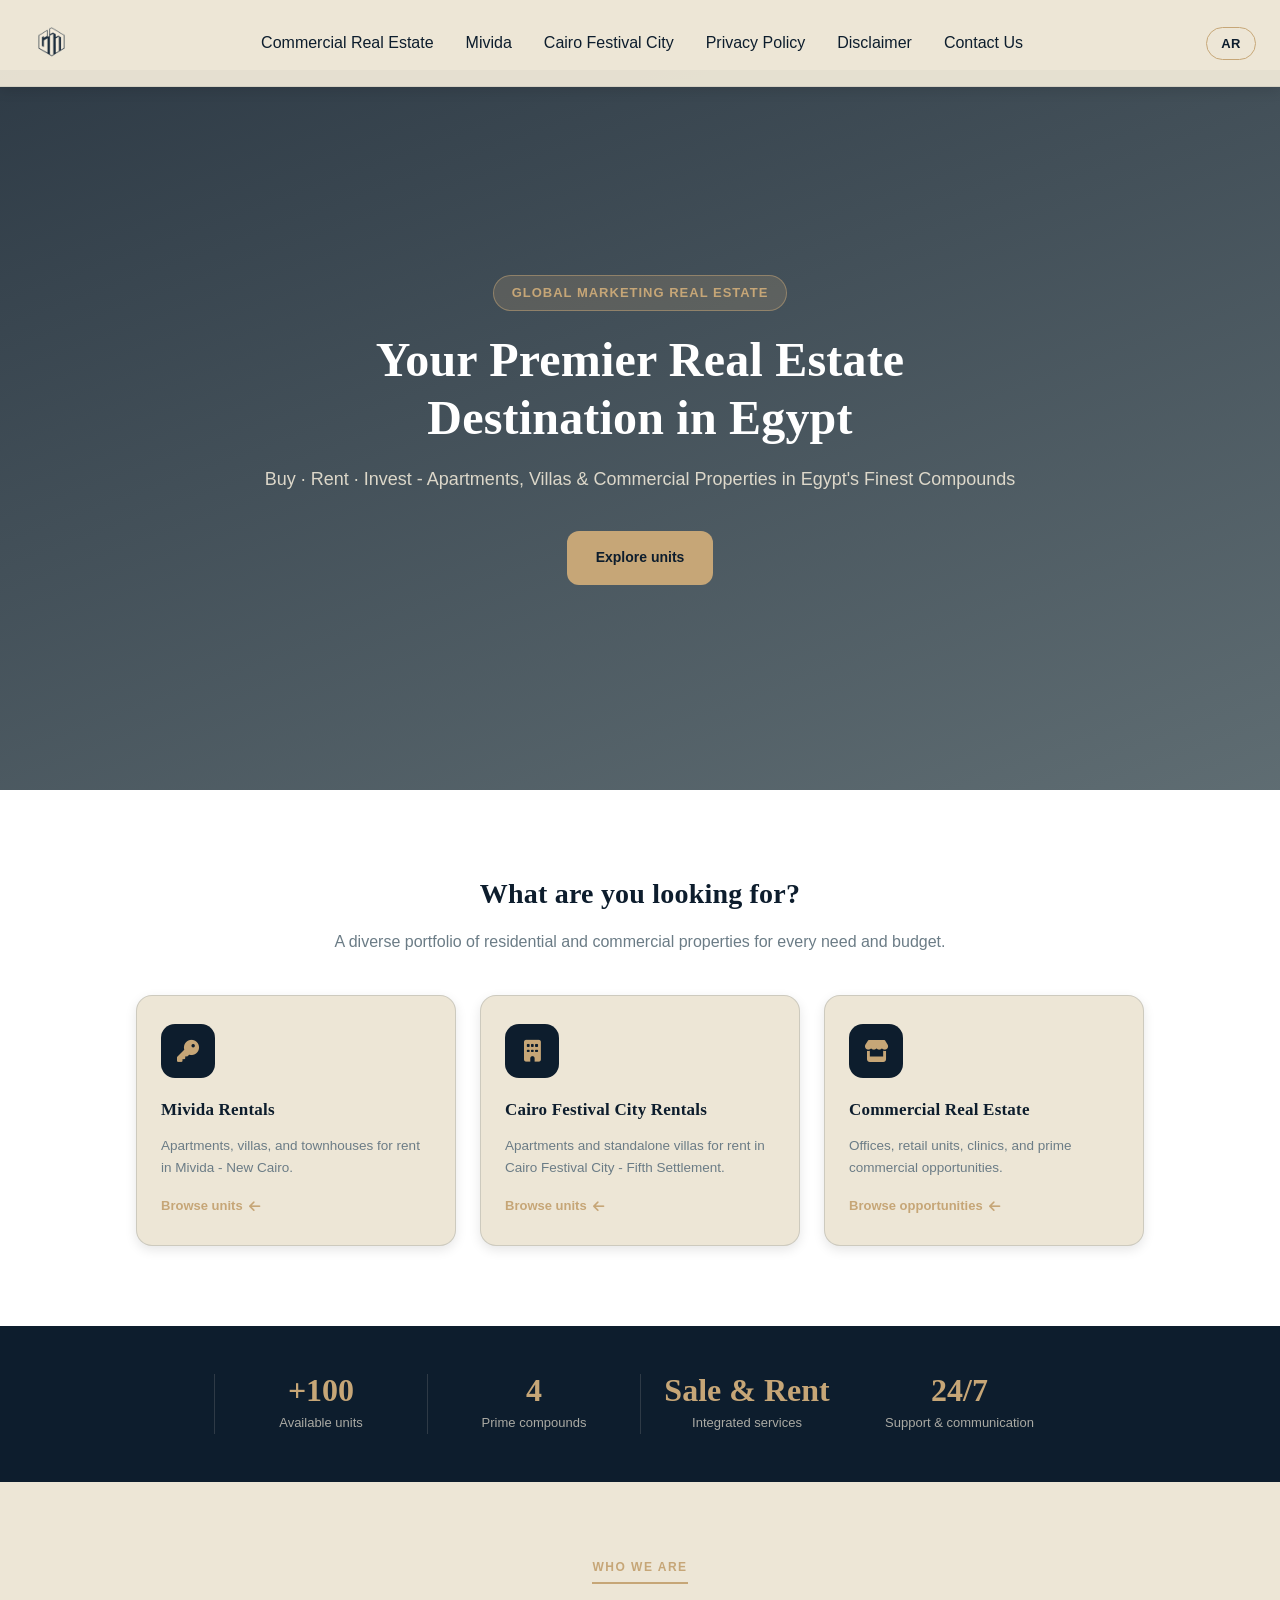
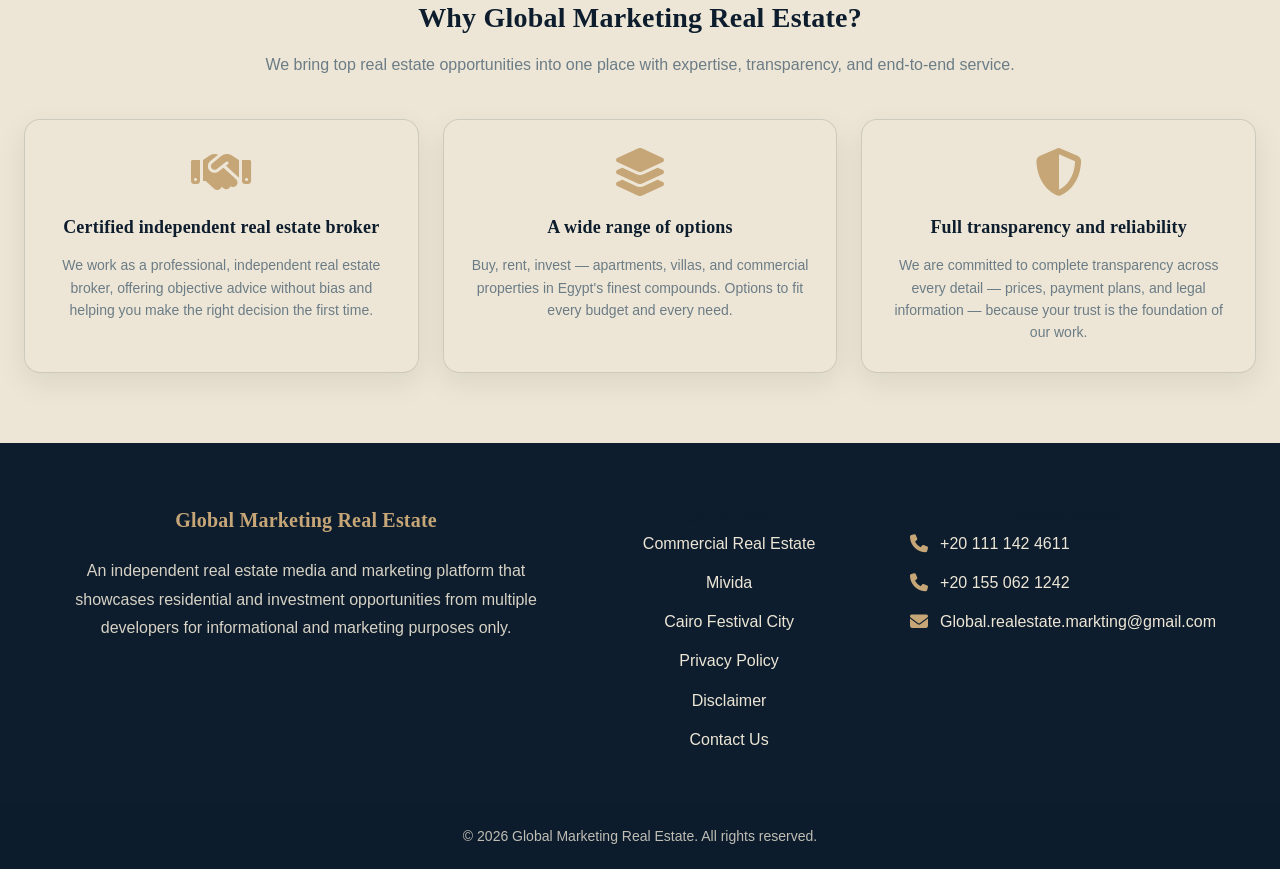
==== commit 0b63a313: "fix: translate page-specific text on clean URLs and broaden i18n coverage The language switcher's pe" ====
--- a/index.html
+++ b/index.html
@@ -122,7 +122,7 @@
                     <span class="stat-label" data-i18n="statCompounds">كمبوندات مميزة</span>
                 </div>
                 <div class="stat-item">
-                    <span class="stat-number">بيع وإيجار</span>
+                    <span class="stat-number" data-i18n="statServiceNumber">بيع وإيجار</span>
                     <span class="stat-label" data-i18n="statService">خدمات متكاملة</span>
                 </div>
                 <div class="stat-item">
@@ -289,18 +289,18 @@
             <div class="why-grid">
                 <div class="why-item">
                     <i class="fa-solid fa-handshake why-icon"></i>
-                    <h3>وسيط عقاري معتمد ومستقل</h3>
-                    <p>نعمل كوسيط عقاري محترف ومستقل، نقدم استشارات موضوعية بدون تحيّز، ونساعدك في اتخاذ القرار الصح من أول مرة.</p>
+                    <h3 data-i18n="whyItem1Title">وسيط عقاري معتمد ومستقل</h3>
+                    <p data-i18n="whyItem1Desc">نعمل كوسيط عقاري محترف ومستقل، نقدم استشارات موضوعية بدون تحيّز، ونساعدك في اتخاذ القرار الصح من أول مرة.</p>
                 </div>
                 <div class="why-item">
                     <i class="fa-solid fa-layer-group why-icon"></i>
-                    <h3>تشكيلة واسعة من الخيارات</h3>
-                    <p>بيع، إيجار، استثمار — شقق وفيلات وعقارات تجارية في أرقى كمبوندات مصر. خيارات تناسب كل ميزانية وكل احتياج.</p>
+                    <h3 data-i18n="whyItem2Title">تشكيلة واسعة من الخيارات</h3>
+                    <p data-i18n="whyItem2Desc">بيع، إيجار، استثمار — شقق وفيلات وعقارات تجارية في أرقى كمبوندات مصر. خيارات تناسب كل ميزانية وكل احتياج.</p>
                 </div>
                 <div class="why-item">
                     <i class="fa-solid fa-shield-halved why-icon"></i>
-                    <h3>شفافية وموثوقية تامة</h3>
-                    <p>نلتزم بالشفافية الكاملة في جميع التفاصيل — الأسعار، خطط السداد، والمعلومات القانونية — لأن ثقتك هي أساس عملنا.</p>
+                    <h3 data-i18n="whyItem3Title">شفافية وموثوقية تامة</h3>
+                    <p data-i18n="whyItem3Desc">نلتزم بالشفافية الكاملة في جميع التفاصيل — الأسعار، خطط السداد، والمعلومات القانونية — لأن ثقتك هي أساس عملنا.</p>
                 </div>
             </div>
         </section>
